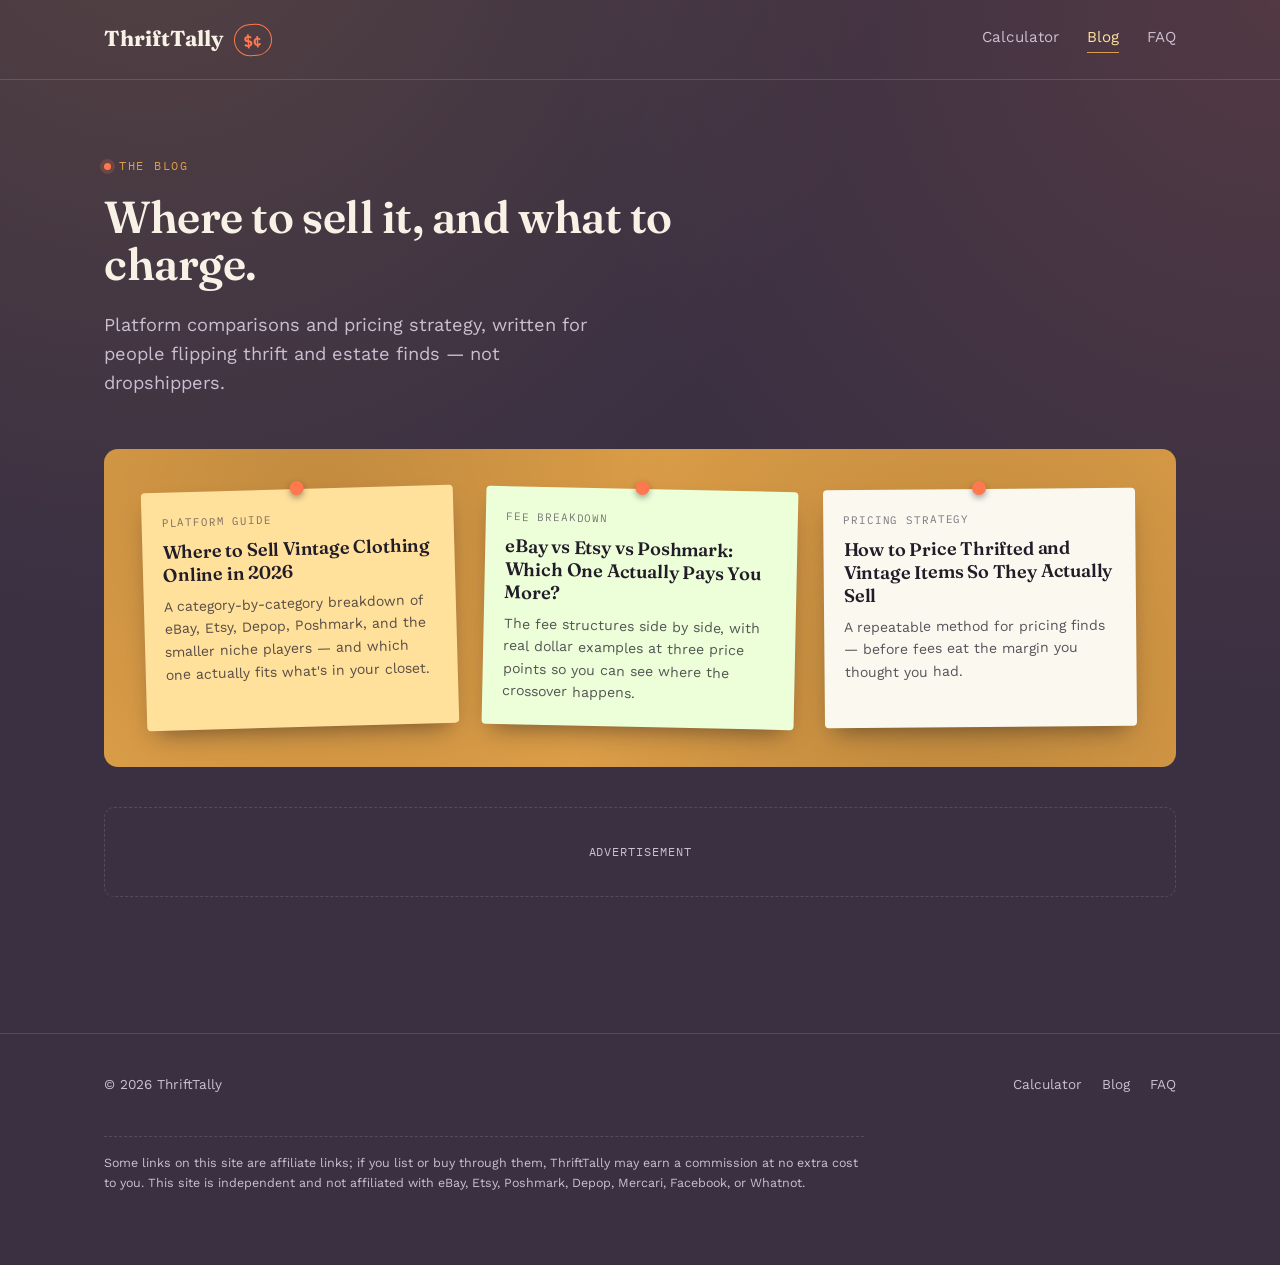
==== blog/index.html @ f0a518c7 "Add files via upload" ====
<!DOCTYPE html>
<html lang="en">
<head>
<meta charset="UTF-8">
<meta name="viewport" content="width=device-width, initial-scale=1.0">
<title>Blog — Where to Sell, What to Charge | ThriftTally</title>
<meta name="description" content="Platform guides and pricing strategy for reselling thrifted, vintage, and secondhand items — eBay vs Etsy vs Poshmark, pricing methods, and more.">
<link rel="canonical" href="https://thrifttally.com/blog/">
<meta name="robots" content="index, follow, max-image-preview:large">

<meta property="og:title" content="ThriftTally Blog — Where to Sell, What to Charge">
<meta property="og:description" content="Platform guides and pricing strategy for reselling thrifted, vintage, and secondhand items.">
<meta property="og:type" content="website">
<meta property="og:url" content="https://thrifttally.com/blog/">
<meta property="og:site_name" content="ThriftTally">
<meta property="og:image" content="https://thrifttally.com/assets/og-image.png">
<meta name="twitter:card" content="summary_large_image">

<link rel="icon" href="../assets/favicon.svg" type="image/svg+xml">
<link rel="preconnect" href="https://fonts.googleapis.com">
<link rel="preconnect" href="https://fonts.gstatic.com" crossorigin>
<link href="https://fonts.googleapis.com/css2?family=Fraunces:ital,opsz,wght@0,9..144,500;0,9..144,600;0,9..144,700;1,9..144,500&family=Work+Sans:wght@400;500;600;700&family=IBM+Plex+Mono:wght@400;500;600;700&display=swap" rel="stylesheet">
<link rel="stylesheet" href="../css/styles.css">

<script async src="https://pagead2.googlesyndication.com/pagead/js/adsbygoogle.js?client=ca-pub-8643026289824701" crossorigin="anonymous"></script>

<script type="application/ld+json">
{
  "@context": "https://schema.org",
  "@type": "Blog",
  "name": "ThriftTally Blog",
  "url": "https://thrifttally.com/blog/",
  "description": "Platform guides and pricing strategy for reselling thrifted, vintage, and secondhand items.",
  "publisher": { "@type": "Organization", "name": "ThriftTally", "logo": { "@type": "ImageObject", "url": "https://thrifttally.com/assets/logo.png" } },
  "blogPost": [
    { "@type": "BlogPosting", "headline": "Where to Sell Vintage Clothing Online in 2026", "url": "https://thrifttally.com/blog/where-to-sell-vintage-clothing-2026.html" },
    { "@type": "BlogPosting", "headline": "eBay vs Etsy vs Poshmark: Which One Actually Pays You More?", "url": "https://thrifttally.com/blog/ebay-vs-etsy-vs-poshmark-fees.html" },
    { "@type": "BlogPosting", "headline": "How to Price Thrifted and Vintage Items So They Actually Sell", "url": "https://thrifttally.com/blog/how-to-price-thrifted-items.html" }
  ]
}
</script>
</head>

<body>

<header class="site-header">
  <div class="wrap">
    <a class="brand" href="../index.html">ThriftTally <span class="brand-mark">$¢</span></a>
    <nav class="site-nav" aria-label="Primary">
      <a href="../index.html">Calculator</a>
      <a href="index.html" aria-current="page">Blog</a>
      <a href="../index.html#faq">FAQ</a>
    </nav>
  </div>
</header>

<main>
  <section class="hero" style="padding-bottom:16px;">
    <div class="wrap">
      <span class="eyebrow">The blog</span>
      <h1 style="font-size:clamp(2rem,4vw,2.8rem);max-width:20ch;">Where to sell it, and what to charge.</h1>
      <p class="lede">Platform comparisons and pricing strategy, written for people flipping thrift and estate finds — not dropshippers.</p>
    </div>
  </section>

  <section style="padding-top:8px;">
    <div class="wrap">
      <div class="corkboard">
        <div class="note-grid">

          <a class="note-card" href="where-to-sell-vintage-clothing-2026.html">
            <span class="pin" aria-hidden="true"></span>
            <div class="cat">Platform guide</div>
            <h3>Where to Sell Vintage Clothing Online in 2026</h3>
            <p>A category-by-category breakdown of eBay, Etsy, Depop, Poshmark, and the smaller niche players — and which one actually fits what's in your closet.</p>
          </a>

          <a class="note-card" href="ebay-vs-etsy-vs-poshmark-fees.html">
            <span class="pin" aria-hidden="true"></span>
            <div class="cat">Fee breakdown</div>
            <h3>eBay vs Etsy vs Poshmark: Which One Actually Pays You More?</h3>
            <p>The fee structures side by side, with real dollar examples at three price points so you can see where the crossover happens.</p>
          </a>

          <a class="note-card" href="how-to-price-thrifted-items.html">
            <span class="pin" aria-hidden="true"></span>
            <div class="cat">Pricing strategy</div>
            <h3>How to Price Thrifted and Vintage Items So They Actually Sell</h3>
            <p>A repeatable method for pricing finds — before fees eat the margin you thought you had.</p>
          </a>

        </div>
      </div>

      <div class="ad-slot">
        <!-- TODO(owner): AdSense unit for the blog index -->
        Advertisement
      </div>
    </div>
  </section>
</main>

<footer class="site-footer">
  <div class="wrap" style="flex-direction:column;">
    <div style="display:flex;justify-content:space-between;flex-wrap:wrap;gap:20px;width:100%;">
      <span>&copy; <span data-year></span> ThriftTally</span>
      <nav class="footer-links" aria-label="Footer">
        <a href="../index.html">Calculator</a>
        <a href="index.html">Blog</a>
        <a href="../index.html#faq">FAQ</a>
      </nav>
    </div>
    <p class="disclosure">Some links on this site are affiliate links; if you list or buy through them, ThriftTally may earn a commission at no extra cost to you. This site is independent and not affiliated with eBay, Etsy, Poshmark, Depop, Mercari, Facebook, or Whatnot.</p>
  </div>
</footer>

<script src="../js/main.js"></script>
</body>
</html>
---- css/styles.css ----
/* ==========================================================================
   ThriftTally — design tokens
   ========================================================================== */

:root {
  /* brand palette (as supplied) */
  --midnight-violet: #3a3042;
  --sunlit-clay: #db9d47;
  --coral-glow: #ff784f;
  --soft-peach: #ffe19c;
  --frosted-mint: #edffd9;

  /* derived depth + text */
  --violet-deep: #241d2b;
  --violet-mid: #453a4f;
  --violet-card: #4d4159;
  --ink: #221c28;
  --paper: #f8f4ea;
  --cream: #fbf8f0;
  --text-hi: #f7f1e6;
  --text-lo: #cabfd0;
  --line: rgba(247, 241, 230, 0.14);

  /* type */
  --font-display: "Fraunces", "Iowan Old Style", serif;
  --font-body: "Work Sans", "Segoe UI", sans-serif;
  --font-mono: "IBM Plex Mono", "SFMono-Regular", monospace;

  /* rhythm */
  --radius-tag: 6px;
  --radius-card: 14px;
  --shadow-tag: 0 10px 24px -10px rgba(20, 14, 24, 0.55);
  --ease-tag: cubic-bezier(0.16, 1, 0.3, 1);
}

* { box-sizing: border-box; }
html { scroll-behavior: smooth; }

@media (prefers-reduced-motion: reduce) {
  html { scroll-behavior: auto; }
  *, *::before, *::after {
    animation-duration: 0.001ms !important;
    animation-iteration-count: 1 !important;
    transition-duration: 0.001ms !important;
    scroll-behavior: auto !important;
  }
}

body {
  margin: 0;
  background: var(--midnight-violet);
  background-image:
    radial-gradient(circle at 12% -10%, rgba(219, 157, 71, 0.16), transparent 42%),
    radial-gradient(circle at 100% 0%, rgba(255, 120, 79, 0.12), transparent 40%);
  color: var(--text-hi);
  font-family: var(--font-body);
  font-size: 16px;
  line-height: 1.6;
  -webkit-font-smoothing: antialiased;
}

img { max-width: 100%; display: block; }
a { color: var(--soft-peach); }
a:focus-visible,
button:focus-visible,
input:focus-visible,
select:focus-visible,
label:focus-visible {
  outline: 2px solid var(--frosted-mint);
  outline-offset: 3px;
  border-radius: 4px;
}

h1, h2, h3, h4 {
  font-family: var(--font-display);
  font-weight: 600;
  letter-spacing: -0.01em;
  color: var(--text-hi);
  margin: 0 0 0.5em;
}

p { margin: 0 0 1em; color: var(--text-lo); }

.wrap {
  max-width: 1120px;
  margin: 0 auto;
  padding: 0 24px;
}

/* ==========================================================================
   Header / nav
   ========================================================================== */

.site-header {
  padding: 22px 0;
  border-bottom: 1px solid var(--line);
  position: relative;
  z-index: 20;
}
.site-header .wrap {
  display: flex;
  align-items: center;
  justify-content: space-between;
  gap: 20px;
}
.brand {
  display: flex;
  align-items: baseline;
  gap: 10px;
  text-decoration: none;
  font-family: var(--font-display);
  font-size: 1.35rem;
  font-weight: 700;
  color: var(--text-hi);
}
.brand .brand-mark {
  color: var(--coral-glow);
  font-family: var(--font-mono);
  font-size: 0.95rem;
  border: 1.5px solid var(--coral-glow);
  border-radius: 999px;
  padding: 3px 9px;
  transform: rotate(-4deg);
}
.site-nav {
  display: flex;
  gap: 28px;
  font-size: 0.95rem;
}
@media (max-width: 480px) {
  .site-header .wrap { flex-wrap: wrap; row-gap: 10px; }
  .site-nav { gap: 16px; font-size: 0.85rem; }
  .brand { font-size: 1.15rem; }
}

.site-nav a {
  color: var(--text-lo);
  text-decoration: none;
  border-bottom: 1px solid transparent;
  padding-bottom: 3px;
  transition: color 0.15s var(--ease-tag), border-color 0.15s var(--ease-tag);
}
.site-nav a:hover,
.site-nav a[aria-current="page"] {
  color: var(--soft-peach);
  border-color: var(--sunlit-clay);
}

/* ==========================================================================
   Buttons
   ========================================================================== */

.btn {
  display: inline-flex;
  align-items: center;
  gap: 8px;
  font-family: var(--font-body);
  font-weight: 600;
  font-size: 0.95rem;
  padding: 12px 22px;
  border-radius: 999px;
  border: 1px solid transparent;
  cursor: pointer;
  text-decoration: none;
  transition: transform 0.15s var(--ease-tag), box-shadow 0.15s var(--ease-tag);
}
.btn:hover { transform: translateY(-1px); }
.btn-primary {
  background: var(--coral-glow);
  color: var(--ink);
  box-shadow: 0 8px 20px -8px rgba(255, 120, 79, 0.6);
}
.btn-primary:hover { box-shadow: 0 12px 26px -8px rgba(255, 120, 79, 0.75); }
.btn-ghost {
  background: transparent;
  border-color: var(--line);
  color: var(--text-hi);
}
.btn-ghost:hover { border-color: var(--sunlit-clay); color: var(--soft-peach); }

/* ==========================================================================
   Hero
   ========================================================================== */

.hero {
  padding: 72px 0 48px;
}
.hero-grid {
  display: grid;
  grid-template-columns: 1.15fr 0.85fr;
  gap: 48px;
  align-items: center;
}
.eyebrow {
  display: inline-flex;
  align-items: center;
  gap: 8px;
  font-family: var(--font-mono);
  font-size: 0.78rem;
  text-transform: uppercase;
  letter-spacing: 0.14em;
  color: var(--sunlit-clay);
  margin-bottom: 18px;
}
.eyebrow::before {
  content: "";
  width: 7px;
  height: 7px;
  border-radius: 50%;
  background: var(--coral-glow);
  box-shadow: 0 0 0 4px rgba(255, 120, 79, 0.18);
}
.hero h1 {
  font-size: clamp(2.4rem, 4.4vw, 3.6rem);
  line-height: 1.04;
  font-optical-sizing: auto;
}
.hero h1 em {
  font-style: italic;
  color: var(--soft-peach);
}
.hero .lede {
  font-size: 1.14rem;
  color: var(--text-lo);
  max-width: 46ch;
  margin-bottom: 28px;
}
.hero-ctas { display: flex; gap: 14px; flex-wrap: wrap; }

/* mini hero receipt visual */
.hero-visual { position: relative; }
.receipt {
  background: var(--paper);
  color: var(--ink);
  border-radius: 4px;
  padding: 22px 22px 26px;
  font-family: var(--font-mono);
  font-size: 0.86rem;
  box-shadow: var(--shadow-tag);
  transform: rotate(2.5deg);
  position: relative;
}
.receipt::before,
.receipt::after {
  content: "";
  position: absolute;
  left: 0; right: 0; height: 10px;
  background:
    radial-gradient(circle at 8px 5px, transparent 5px, var(--paper) 5.5px) repeat-x;
  background-size: 16px 10px;
}
.receipt::before { top: -5px; }
.receipt::after { bottom: -5px; transform: rotate(180deg); }
.receipt .r-title {
  font-family: var(--font-display);
  font-size: 1.05rem;
  font-weight: 600;
  margin-bottom: 10px;
  color: var(--ink);
}
.receipt .r-row {
  display: flex;
  justify-content: space-between;
  border-top: 1px dashed rgba(34, 28, 40, 0.25);
  padding: 6px 0;
}
.receipt .r-row.total {
  border-top: 1.5px solid var(--ink);
  margin-top: 4px;
  font-weight: 700;
  color: var(--coral-glow);
}
.receipt .r-stamp {
  position: absolute;
  top: 18px;
  right: 18px;
  font-family: var(--font-display);
  font-style: italic;
  font-size: 0.78rem;
  color: var(--coral-glow);
  border: 1.5px solid var(--coral-glow);
  border-radius: 999px;
  padding: 3px 10px;
  transform: rotate(8deg);
}

/* ==========================================================================
   Section shells
   ========================================================================== */

section { padding: 56px 0; }
.section-head { max-width: 640px; margin: 0 0 36px; }
.section-head .eyebrow { margin-bottom: 12px; }
.section-head h2 { font-size: clamp(1.6rem, 3vw, 2.2rem); }
.section-tinted {
  background: var(--violet-deep);
  border-top: 1px solid var(--line);
  border-bottom: 1px solid var(--line);
}

/* ==========================================================================
   Calculator
   ========================================================================== */

.calc-shell {
  display: grid;
  grid-template-columns: 340px 1fr;
  gap: 32px;
  align-items: start;
}
@media (max-width: 860px) {
  .calc-shell { grid-template-columns: 1fr; }
  .calc-inputs { position: static; }
}


.calc-inputs {
  background: var(--violet-card);
  border: 1px solid var(--line);
  border-radius: var(--radius-card);
  padding: 26px;
  position: sticky;
  top: 20px;
}
.calc-inputs h3 {
  font-size: 1.05rem;
  margin-bottom: 4px;
}
.calc-inputs .sub {
  font-size: 0.85rem;
  margin-bottom: 20px;
}
.field { margin-bottom: 18px; }
.field label {
  display: block;
  font-size: 0.82rem;
  font-weight: 600;
  color: var(--soft-peach);
  margin-bottom: 6px;
}
.field .hint {
  font-size: 0.76rem;
  color: var(--text-lo);
  margin-top: 5px;
}
.input-money {
  position: relative;
}
.input-money::before {
  content: "$";
  position: absolute;
  left: 14px;
  top: 50%;
  transform: translateY(-50%);
  font-family: var(--font-mono);
  color: var(--sunlit-clay);
  pointer-events: none;
}
.field input[type="number"],
.field select {
  width: 100%;
  padding: 11px 14px 11px 26px;
  border-radius: 8px;
  border: 1px solid var(--line);
  background: var(--violet-deep);
  color: var(--text-hi);
  font-family: var(--font-mono);
  font-size: 0.95rem;
}
.field select { padding-left: 14px; }
.field input::-webkit-outer-spin-button,
.field input::-webkit-inner-spin-button { opacity: 0.6; }
.toggle-row {
  display: flex;
  gap: 8px;
  background: var(--violet-deep);
  border: 1px solid var(--line);
  border-radius: 8px;
  padding: 4px;
}
.toggle-row button {
  flex: 1;
  background: transparent;
  border: none;
  color: var(--text-lo);
  font-family: var(--font-body);
  font-size: 0.82rem;
  font-weight: 600;
  padding: 8px 6px;
  border-radius: 6px;
  cursor: pointer;
  transition: background 0.15s, color 0.15s;
}
.toggle-row button[aria-pressed="true"] {
  background: var(--coral-glow);
  color: var(--ink);
}

/* results: price-tag grid */
.tag-grid {
  display: grid;
  grid-template-columns: repeat(auto-fill, minmax(230px, 1fr));
  gap: 26px 22px;
  padding-top: 6px;
}

.price-tag {
  position: relative;
  background: var(--paper);
  color: var(--ink);
  border-radius: var(--radius-tag);
  padding: 20px 18px 18px;
  box-shadow: var(--shadow-tag);
  transform: rotate(var(--tilt, -1.5deg));
  transition: transform 0.25s var(--ease-tag), box-shadow 0.25s var(--ease-tag);
  border: 1px solid rgba(34, 28, 40, 0.08);
}
.price-tag:nth-child(3n+1) { --tilt: -2.2deg; }
.price-tag:nth-child(3n+2) { --tilt: 1.4deg; }
.price-tag:nth-child(3n+3) { --tilt: -0.6deg; }
.price-tag:hover { transform: rotate(0deg) translateY(-4px); box-shadow: 0 16px 30px -12px rgba(20,14,24,0.6); }

.price-tag::before {
  /* string hole */
  content: "";
  position: absolute;
  top: 12px;
  left: 14px;
  width: 10px;
  height: 10px;
  border-radius: 50%;
  background: var(--midnight-violet);
  box-shadow: inset 0 0 0 1.5px rgba(0,0,0,0.25), 0 1px 0 rgba(255,255,255,0.4);
}
.price-tag .tag-notch {
  position: absolute;
  top: -9px;
  left: 6px;
  width: 30px;
  height: 18px;
  background: var(--sunlit-clay);
  clip-path: polygon(50% 0%, 100% 100%, 0% 100%);
}

.price-tag.is-best {
  background: var(--frosted-mint);
  border-color: rgba(58, 48, 66, 0.15);
}
.price-tag.is-best::after {
  content: "BEST PAYOUT";
  position: absolute;
  top: -11px;
  right: -8px;
  background: var(--coral-glow);
  color: var(--ink);
  font-family: var(--font-mono);
  font-size: 0.62rem;
  font-weight: 700;
  letter-spacing: 0.06em;
  padding: 5px 9px;
  border-radius: 4px;
  transform: rotate(6deg);
  box-shadow: 0 4px 10px -4px rgba(0,0,0,0.5);
}

.price-tag .tag-platform {
  font-family: var(--font-display);
  font-size: 1.08rem;
  font-weight: 600;
  margin: 6px 0 2px 18px;
}
.price-tag .tag-net {
  font-family: var(--font-mono);
  font-size: 1.9rem;
  font-weight: 700;
  color: var(--coral-glow);
  margin: 6px 0 10px;
  line-height: 1;
}
.price-tag .tag-net small {
  font-size: 0.6rem;
  font-weight: 600;
  color: var(--ink);
  text-transform: uppercase;
  letter-spacing: 0.06em;
  display: block;
  margin-bottom: 4px;
}
.price-tag .tag-breakdown {
  font-family: var(--font-mono);
  font-size: 0.74rem;
  color: rgba(34,28,40,0.72);
  border-top: 1px dashed rgba(34,28,40,0.22);
  padding-top: 8px;
  display: grid;
  gap: 3px;
}
.price-tag .tag-breakdown div { display: flex; justify-content: space-between; }

.price-tag .tag-cta {
  display: inline-block;
  margin-top: 14px;
  font-family: var(--font-mono);
  font-size: 0.74rem;
  font-weight: 600;
  color: var(--midnight-violet);
  text-decoration: none;
  border-bottom: 1.5px solid var(--coral-glow);
  padding-bottom: 1px;
}
.price-tag .tag-cta:hover { color: var(--coral-glow); }

.calc-note {

  margin-top: 26px;
  font-size: 0.82rem;
  color: var(--text-lo);
  border-top: 1px solid var(--line);
  padding-top: 16px;
}
.calc-note a { color: var(--sunlit-clay); }

/* ==========================================================================
   Feature / methodology cards
   ========================================================================== */

.card-row {
  display: grid;
  grid-template-columns: repeat(3, 1fr);
  gap: 22px;
}
@media (max-width: 760px) { .card-row { grid-template-columns: 1fr; } }
.info-card {
  background: var(--violet-card);
  border: 1px solid var(--line);
  border-radius: var(--radius-card);
  padding: 24px;
}
.info-card .num {
  font-family: var(--font-mono);
  color: var(--sunlit-clay);
  font-size: 0.8rem;
  margin-bottom: 10px;
}
.info-card h3 { font-size: 1.05rem; margin-bottom: 8px; }
.info-card p { font-size: 0.92rem; margin-bottom: 0; }

/* ==========================================================================
   FAQ
   ========================================================================== */

.faq-list { max-width: 760px; }
.faq-item {
  border-bottom: 1px solid var(--line);
  padding: 18px 0;
}
.faq-item summary {
  cursor: pointer;
  font-family: var(--font-display);
  font-size: 1.05rem;
  font-weight: 600;
  color: var(--text-hi);
  list-style: none;
  display: flex;
  justify-content: space-between;
  align-items: center;
  gap: 16px;
}
.faq-item summary::-webkit-details-marker { display: none; }
.faq-item summary::after {
  content: "+";
  font-family: var(--font-mono);
  color: var(--coral-glow);
  font-size: 1.3rem;
  flex-shrink: 0;
  transition: transform 0.2s var(--ease-tag);
}
.faq-item[open] summary::after { transform: rotate(45deg); }
.faq-item p { margin-top: 12px; font-size: 0.94rem; }

/* ==========================================================================
   Affiliate / CTA strip
   ========================================================================== */

.cta-strip {
  background: linear-gradient(120deg, var(--violet-mid), var(--violet-deep));
  border: 1px solid var(--line);
  border-radius: var(--radius-card);
  padding: 32px;
  display: flex;
  align-items: center;
  justify-content: space-between;
  gap: 24px;
  flex-wrap: wrap;
}
.cta-strip h3 { font-size: 1.2rem; margin-bottom: 6px; }
.cta-strip p { margin: 0; font-size: 0.92rem; max-width: 46ch; }

/* ==========================================================================
   Ad slots
   ========================================================================== */

.ad-slot {
  border: 1px dashed var(--line);
  border-radius: 10px;
  min-height: 90px;
  display: flex;
  align-items: center;
  justify-content: center;
  font-family: var(--font-mono);
  font-size: 0.72rem;
  letter-spacing: 0.08em;
  text-transform: uppercase;
  color: var(--text-lo);
  margin: 40px 0;
}

/* ==========================================================================
   Blog: corkboard listing
   ========================================================================== */

.corkboard {
  background:
    radial-gradient(circle at 20% 20%, rgba(0,0,0,0.12), transparent 40%),
    radial-gradient(circle at 80% 70%, rgba(0,0,0,0.14), transparent 45%),
    var(--sunlit-clay);
  border-radius: var(--radius-card);
  padding: 40px;
}
.note-grid {
  display: grid;
  grid-template-columns: repeat(auto-fill, minmax(260px, 1fr));
  gap: 28px;
}
.note-card {
  background: var(--soft-peach);
  color: var(--ink);
  border-radius: 4px;
  padding: 22px 20px;
  box-shadow: 0 12px 24px -10px rgba(20,14,24,0.5);
  text-decoration: none;
  display: block;
  position: relative;
  transform: rotate(var(--tilt, -1deg));
  transition: transform 0.2s var(--ease-tag);
}
.note-card:nth-child(3n+1) { --tilt: -1.6deg; background: var(--soft-peach); }
.note-card:nth-child(3n+2) { --tilt: 1.2deg; background: var(--frosted-mint); }
.note-card:nth-child(3n+3) { --tilt: -0.5deg; background: var(--cream); }
.note-card:hover { transform: rotate(0) translateY(-4px); }
.note-card .pin {
  position: absolute;
  top: -8px;
  left: 50%;
  transform: translateX(-50%);
  width: 14px;
  height: 14px;
  border-radius: 50%;
  background: var(--coral-glow);
  box-shadow: 0 3px 6px rgba(0,0,0,0.35);
}
.note-card .cat {
  font-family: var(--font-mono);
  font-size: 0.68rem;
  text-transform: uppercase;
  letter-spacing: 0.08em;
  color: var(--midnight-violet);
  opacity: 0.65;
  margin-bottom: 10px;
}
.note-card h3 {
  font-size: 1.14rem;
  color: var(--ink);
  margin-bottom: 8px;
  line-height: 1.25;
}
.note-card p { color: rgba(34,28,40,0.75); font-size: 0.88rem; margin-bottom: 0; }

/* blog post reading view */
.post-head { max-width: 700px; margin: 0 auto 40px; text-align: left; }
.post-head .eyebrow { justify-content: flex-start; }
.post-meta {
  font-family: var(--font-mono);
  font-size: 0.78rem;
  color: var(--sunlit-clay);
  margin-bottom: 14px;
}
.post-body {
  max-width: 700px;
  margin: 0 auto;
  font-size: 1.05rem;
}
.post-body h2 {
  font-size: 1.5rem;
  margin-top: 2em;
}
.post-body h3 { font-size: 1.2rem; margin-top: 1.6em; }
.post-body p { color: var(--text-lo); }
.post-body ul, .post-body ol { color: var(--text-lo); padding-left: 1.3em; }
.post-body li { margin-bottom: 0.5em; }
.post-body strong { color: var(--text-hi); }
.post-body blockquote {
  border-left: 3px solid var(--coral-glow);
  margin: 1.6em 0;
  padding: 4px 0 4px 20px;
  font-style: italic;
  color: var(--soft-peach);
}
table.fee-table {
  width: 100%;
  border-collapse: collapse;
  font-size: 0.9rem;
  margin: 1.6em 0;
}
table.fee-table th, table.fee-table td {
  text-align: left;
  padding: 10px 12px;
  border-bottom: 1px solid var(--line);
}
table.fee-table th {
  font-family: var(--font-mono);
  font-size: 0.72rem;
  text-transform: uppercase;
  letter-spacing: 0.06em;
  color: var(--sunlit-clay);
}
table.fee-table td { color: var(--text-lo); }
table.fee-table td:first-child { color: var(--text-hi); font-weight: 600; }

/* ==========================================================================
   Footer
   ========================================================================== */

.site-footer {
  border-top: 1px solid var(--line);
  padding: 40px 0 60px;
  margin-top: 40px;
}
.site-footer .wrap {
  display: flex;
  justify-content: space-between;
  flex-wrap: wrap;
  gap: 20px;
  font-size: 0.85rem;
  color: var(--text-lo);
}
.site-footer a { color: var(--text-lo); text-decoration: none; }
.site-footer a:hover { color: var(--soft-peach); }
.footer-links { display: flex; gap: 20px; flex-wrap: wrap; }
.disclosure {
  font-size: 0.78rem;
  color: var(--text-lo);
  border-top: 1px dashed var(--line);
  margin-top: 20px;
  padding-top: 16px;
  max-width: 760px;
}

/* utility */
.visually-hidden {
  position: absolute;
  width: 1px; height: 1px;
  overflow: hidden;
  clip: rect(0 0 0 0);
  white-space: nowrap;
}
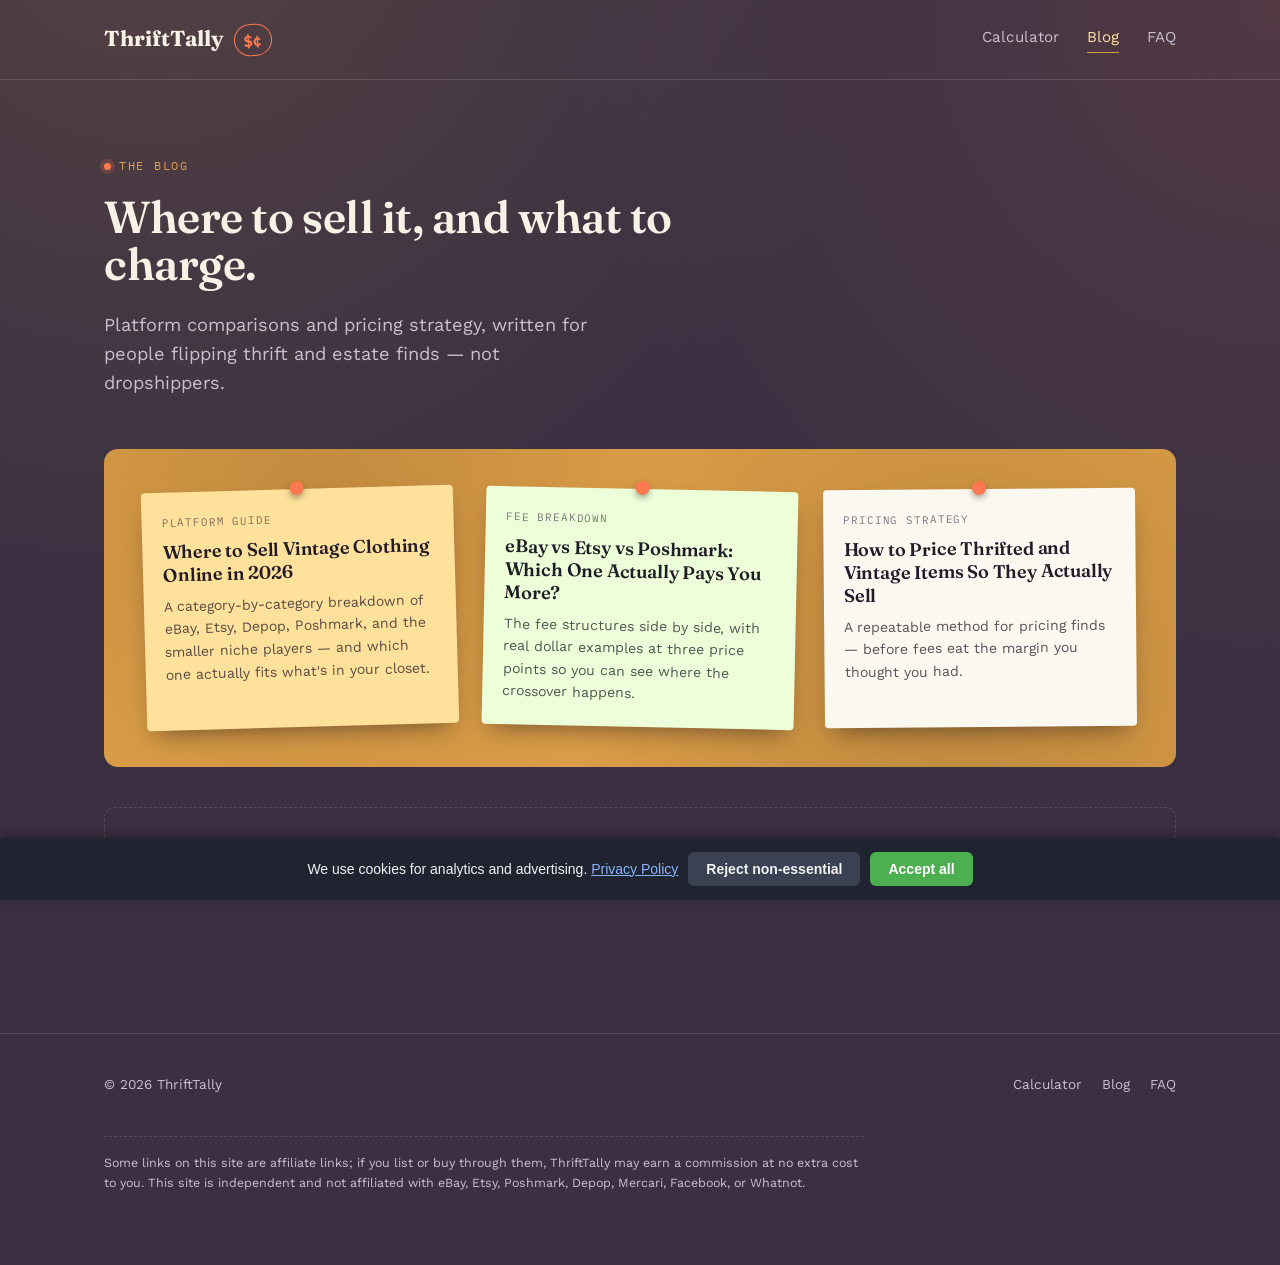
==== commit 560a1d8f: "Add privacy policy and cookie consent (Consent Mode v2) Trackers (GA4/AdSense where present) now def" ====
--- a/blog/index.html
+++ b/blog/index.html
@@ -22,7 +22,8 @@
 <link href="https://fonts.googleapis.com/css2?family=Fraunces:ital,opsz,wght@0,9..144,500;0,9..144,600;0,9..144,700;1,9..144,500&family=Work+Sans:wght@400;500;600;700&family=IBM+Plex+Mono:wght@400;500;600;700&display=swap" rel="stylesheet">
 <link rel="stylesheet" href="../css/styles.css">
 
-<script async src="https://pagead2.googlesyndication.com/pagead/js/adsbygoogle.js?client=ca-pub-8643026289824701" crossorigin="anonymous"></script>
+<script src="/consent.js" data-privacy-url="/privacy.html"></script>
+    <script async src="https://pagead2.googlesyndication.com/pagead/js/adsbygoogle.js?client=ca-pub-8643026289824701" crossorigin="anonymous"></script>
 
 <script type="application/ld+json">
 {
